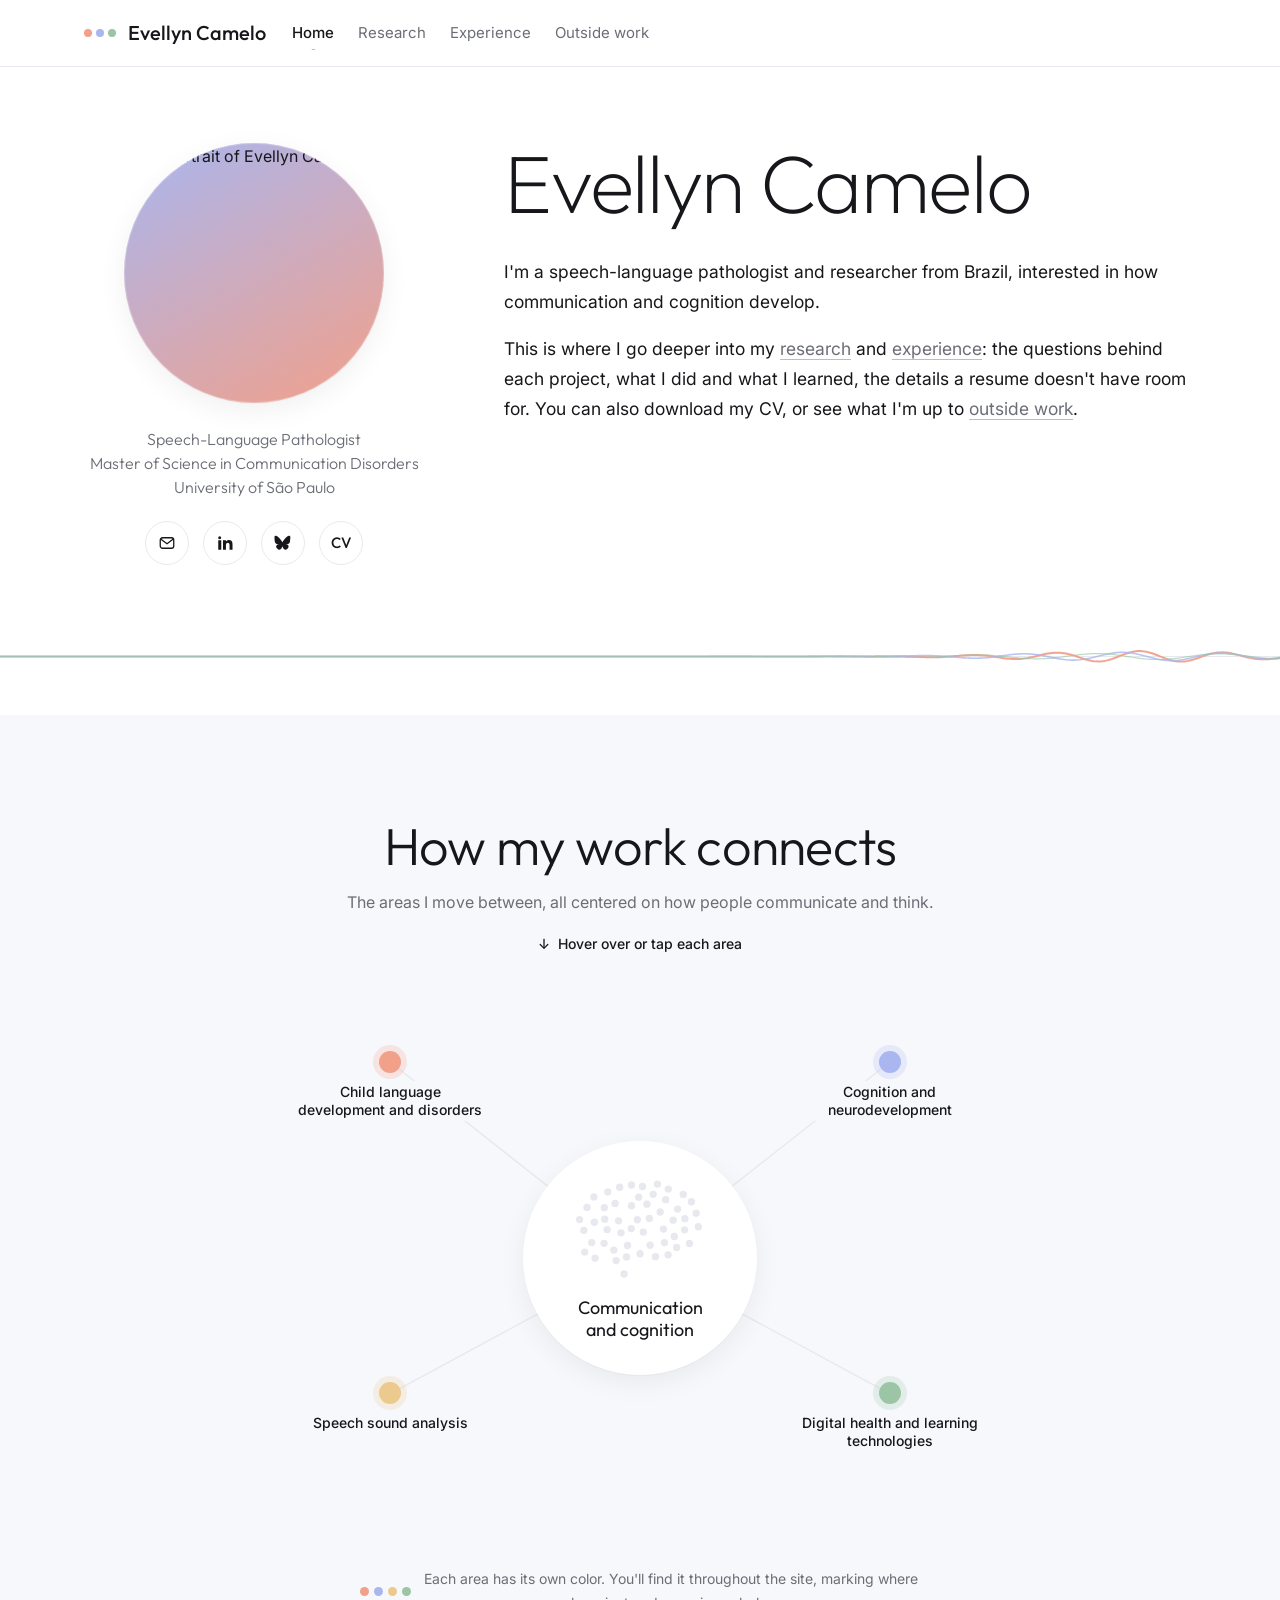
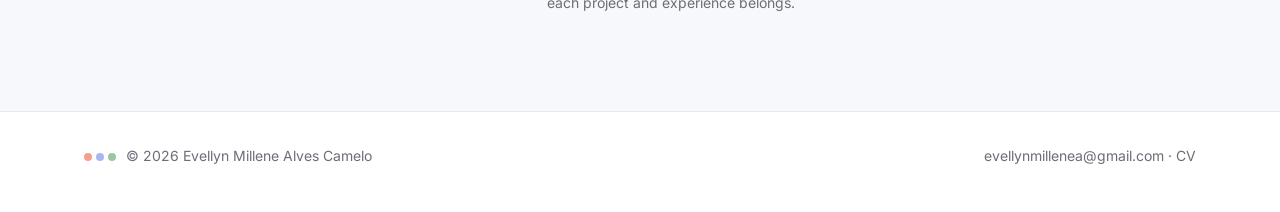
==== index.html @ 353ca4a6 "Add files via upload" ====
<!doctype html>
<html lang="en">
<head>
<meta charset="utf-8">
<meta name="viewport" content="width=device-width, initial-scale=1">
<title>Evellyn Camelo</title>
<meta name="description" content="Evellyn Camelo, speech-language pathologist and researcher interested in how communication and cognition develop.">
<link rel="icon" href="data:image/svg+xml,%3Csvg xmlns='http://www.w3.org/2000/svg' viewBox='0 0 36 12'%3E%3Ccircle cx='6' cy='6' r='5' fill='%23f2a08a'/%3E%3Ccircle cx='18' cy='6' r='5' fill='%23a9b6f0'/%3E%3Ccircle cx='30' cy='6' r='5' fill='%239cc5a6'/%3E%3C/svg%3E">
<link rel="stylesheet" href="style.css">
</head>
<body>

<header class="nav"><div class="wrap">
  <a class="brand" href="index.html"><span class="dots"><i></i><i></i><i></i></span><span class="full">Evellyn Camelo</span></a>
  <nav class="menu" aria-label="Main"><a href="index.html" aria-current="page">Home</a><a href="research.html">Research</a><a href="experience.html">Experience</a><a href="life.html">Outside work</a></nav>
</div></header>

<main>
<section class="hero">
  <div class="wrap hero-grid">
    <aside class="side">
      <div class="avatar"><img src="images/portrait.jpg" alt="Portrait of Evellyn Camelo"></div>
      <p class="title">Speech-Language Pathologist<br>Master of Science in Communication Disorders<br>University of São Paulo</p>
      <div class="icons">
        <a class="icon round" href="mailto:evellynmillenea@gmail.com" aria-label="Email" title="evellynmillenea@gmail.com"><svg viewBox="0 0 24 24" fill="none" stroke="currentColor" stroke-width="1.7" stroke-linecap="round" stroke-linejoin="round"><rect x="3" y="5" width="18" height="14" rx="3"/><path d="m4 7 8 6 8-6"/></svg></a>
        <a class="icon round" href="https://www.linkedin.com/in/evellyncamelo" target="_blank" rel="noopener" aria-label="LinkedIn" title="LinkedIn"><svg viewBox="0 0 24 24" fill="currentColor"><path d="M6.94 5a2 2 0 1 1-4-.002 2 2 0 0 1 4 .002zM7 8.48H3V21h4V8.48zm6.32 0H9.34V21h3.94v-6.57c0-3.66 4.77-4 4.77 0V21H22v-7.93c0-6.17-7.06-5.94-8.72-2.91l.04-1.68z"/></svg></a>
        <a class="icon round" href="https://bsky.app/profile/evecamelo.bsky.social" target="_blank" rel="noopener" aria-label="Bluesky" title="Bluesky · @evecamelo.bsky.social"><svg viewBox="0 0 24 24" fill="currentColor"><path d="M5.2 3.6C7.6 5.4 10.2 9 11.2 10.9c1-1.9 3.6-5.5 6-7.3 1.7-1.3 4.6-2.3 4.6.9 0 .6-.4 5.3-.6 6.1-.7 2.7-3.4 3.4-5.9 3 4.3.7 5.4 3.2 3 5.6-4.5 4.6-6.5-1.2-7-2.6l-.1-.4-.1.4c-.5 1.4-2.5 7.2-7 2.6-2.4-2.4-1.3-4.9 3-5.6-2.5.4-5.2-.3-5.9-3-.2-.8-.6-5.5-.6-6.1 0-3.2 2.9-2.2 4.6-.9z"/></svg></a>
        <a class="icon round cv-txt" href="https://drive.google.com/file/d/1NlTxBmFnrvFlJdRh1cGKcHb9bQtn8EIs/view?usp=sharing" target="_blank" rel="noopener" aria-label="CV" title="View CV">CV</a>
      </div>
    </aside>
    <div class="main">
      <h1>Evellyn Camelo</h1>
      <div class="bio">
        <p>I'm a speech-language pathologist and researcher from Brazil, interested in how communication and cognition develop.</p>
        <p>This is where I go deeper into my <a href="research.html">research</a> and <a href="experience.html">experience</a>: the questions behind each project, what I did and what I learned, the details a resume doesn't have room for. You can also download my CV, or see what I'm up to <a href="life.html">outside work</a>.</p>
      </div>
    </div>
  </div>
  <canvas id="voice" aria-hidden="true"></canvas>
</section>

<section class="band">
  <div class="wrap">
    <div class="map-head reveal">
      <h2>How my work connects</h2>
      <p>The areas I move between, all centered on how people communicate and think.</p>
      <span class="cue"><span class="hand">↓</span> Hover over or tap each area</span>
    </div>
    <div class="map reveal" id="map">
      <svg id="spokes" aria-hidden="true"></svg>
      <div class="core"><div>Communication<br>and cognition</div></div>
    </div>
    <p class="map-note reveal"><span class="area-dots"><i style="background:var(--salmon)"></i><i style="background:var(--peri)"></i><i style="background:var(--sand)"></i><i style="background:var(--sage)"></i></span>Each area has its own color. You'll find it throughout the site, marking where each project and experience belongs.</p>
  </div>
</section>
</main>

<footer><div class="wrap">
  <span><span class="dots" style="margin-right:10px"><i></i><i></i><i></i></span>© 2026 Evellyn Millene Alves Camelo</span>
  <span><a href="mailto:evellynmillenea@gmail.com">evellynmillenea@gmail.com</a> · <a href="https://drive.google.com/file/d/1NlTxBmFnrvFlJdRh1cGKcHb9bQtn8EIs/view?usp=sharing" target="_blank" rel="noopener">CV</a></span>
</div></footer>

<script src="main.js"></script>
</body>
</html>
---- style.css ----
@import url("https://fonts.googleapis.com/css2?family=Outfit:wght@200;300;400;500;600&family=Inter:wght@400;500;600&display=swap");

/* ---------- tokens ---------- */
:root{
  --bg:#ffffff; --bg2:#f7f8fb; --surface:#ffffff; --text:#16171a; --muted:#6b6e76; --line:#e8e9ee;
  --salmon:#f2a08a; --peri:#a9b6f0; --sage:#9cc5a6; --sand:#ecc98d;
  --accent:#5f72d6;
  --shadow:0 1px 2px rgba(20,22,30,.04), 0 8px 28px rgba(20,22,30,.06);
  color-scheme:light;
}

*{box-sizing:border-box}
html{scroll-behavior:smooth}
body{margin:0; background:var(--bg); color:var(--text); font:16px/1.7 Inter,system-ui,sans-serif; -webkit-font-smoothing:antialiased; transition:background .3s, color .3s}
a{color:inherit}
p a, .inline a{color:var(--accent); text-decoration:none; border-bottom:1px solid color-mix(in srgb,var(--accent) 35%,transparent); transition:border-color .2s}
p a:hover, .inline a:hover{border-bottom-color:var(--accent)}
img{display:block; max-width:100%}
h1,h2,h3{font-family:Outfit,Inter,sans-serif; letter-spacing:-.015em; line-height:1.12; margin:0}
.wrap{max-width:1160px; margin:0 auto; padding:0 24px}

/* ---------- dots ---------- */
.dots{display:inline-flex; gap:4px}
.dots i{width:8px; height:8px; border-radius:50%; display:block}
.dots i:nth-child(1){background:var(--salmon)} .dots i:nth-child(2){background:var(--peri)} .dots i:nth-child(3){background:var(--sage)}

/* ---------- nav ---------- */
.nav{position:sticky; top:env(safe-area-inset-top,0px); z-index:20; background:color-mix(in srgb,var(--bg) 80%,transparent); backdrop-filter:saturate(180%) blur(16px); -webkit-backdrop-filter:saturate(180%) blur(16px); border-bottom:1px solid var(--line)}
.nav .wrap{display:flex; align-items:center; gap:26px; height:66px}
.brand{display:flex; align-items:center; gap:12px; text-decoration:none; font-family:Outfit,sans-serif; font-size:20px; font-weight:500; white-space:nowrap}
.menu{display:flex; gap:24px; margin-right:auto; overflow-x:auto; scrollbar-width:none}
.menu::-webkit-scrollbar{display:none}
.menu a{font-size:15px; color:var(--muted); text-decoration:none; white-space:nowrap; position:relative; padding:4px 0; transition:color .2s}
.menu a:hover{color:var(--text)}
.menu a[aria-current="page"]{color:var(--text); font-weight:500}
.menu a[aria-current="page"]::after{content:""; position:absolute; left:50%; bottom:-4px; width:5px; height:5px; margin-left:-2.5px; border-radius:50%; background:var(--salmon)}

/* ---------- home hero ---------- */
.hero{position:relative}
.hero-grid{display:grid; grid-template-columns:340px 1fr; gap:80px; padding:76px 24px 150px; align-items:start}
.side{text-align:center; position:sticky; top:100px}
.avatar{width:260px; height:260px; border-radius:50%; margin:0 auto 24px; overflow:hidden; position:relative; background:linear-gradient(150deg,var(--peri),var(--salmon)); box-shadow:var(--shadow)}
.avatar img{width:100%; height:100%; object-fit:cover; object-position:50% 30%; transition:transform .6s cubic-bezier(.2,.8,.2,1)}
.avatar:hover img{transform:scale(1.04)}
.avatar::after{content:""; position:absolute; inset:0; border-radius:50%; box-shadow:inset 0 0 0 1px rgba(255,255,255,.25)}
.side .title{font-family:Outfit,sans-serif; font-weight:300; font-size:16px; color:var(--muted); line-height:1.5; margin:0}
.icons{display:flex; justify-content:center; gap:14px; margin-top:22px}
.icon{display:inline-flex; align-items:center; gap:8px; height:44px; padding:0 16px; border-radius:999px; border:1px solid var(--line); background:var(--surface); text-decoration:none; font-family:Outfit,sans-serif; font-weight:500; font-size:15px; transition:transform .25s, border-color .25s, background .25s}
.icon:hover{transform:translateY(-2px); border-color:var(--text)}
.icon svg{width:18px; height:18px}
.icon.round{width:44px; padding:0; justify-content:center}
.icon.cv-txt{font-family:Outfit,Inter,sans-serif; font-size:15px; font-weight:500; letter-spacing:0}

.main h1{font-size:clamp(46px,6.4vw,84px); font-weight:200; margin:-6px 0 28px}
.bio a{color:var(--muted); border-bottom-color:color-mix(in srgb,var(--muted) 45%,transparent)}
.bio a:hover{color:var(--text); border-bottom-color:var(--text)}
.bio p{font-size:17.5px; margin:0 0 18px; max-width:720px}
.edu{margin-top:44px}
.h-sm{font-family:Outfit,sans-serif; font-weight:400; font-size:26px; margin:0 0 16px}
.edu ul{list-style:none; padding:0; margin:0}
.edu li{display:grid; grid-template-columns:36px 1fr; gap:6px; padding:10px 0}
.edu li svg{width:22px; height:22px; margin-top:3px; color:var(--muted)}
.edu b{font-weight:500; display:block}
.edu span{font-size:14px; color:var(--muted)}
#voice{position:absolute; left:0; right:0; bottom:0; width:100%; height:130px; pointer-events:none}

/* ---------- map ---------- */
.band{background:var(--bg2); padding:88px 0 96px}
.map-head{text-align:center; max-width:640px; margin:0 auto 20px}
.map-head h2{font-weight:300; font-size:clamp(34px,4.4vw,52px); margin:14px 0 14px}
.map-head p{color:var(--muted); margin:0}
.cue{display:inline-flex; gap:8px; align-items:center; font-size:14px; font-weight:500; color:var(--text); margin-top:16px}
.hand{display:inline-block; animation:nudge 1.6s ease-in-out infinite}
@keyframes nudge{0%,100%{transform:translateY(0)}50%{transform:translateY(4px)}}
.map{position:relative; max-width:780px; margin:0 auto; aspect-ratio:1/0.72}
.map svg#spokes{position:absolute; inset:0; width:100%; height:100%; overflow:visible}
.spoke{stroke:var(--line); stroke-width:1.5; transition:stroke .3s, stroke-width .3s}
.spoke.on{stroke:var(--c); stroke-width:2.5}
.core{position:absolute; left:50%; top:50%; transform:translate(-50%,-50%); width:30%; aspect-ratio:1; border-radius:50%; background:var(--surface); box-shadow:var(--shadow); display:grid; place-items:center; text-align:center; padding:14px; font-family:Outfit,sans-serif; font-size:clamp(13px,1.5vw,18px); line-height:1.2}
.core > div{width:100%}
.core-brain{display:block; width:74%; margin:0 auto 8px; overflow:visible}
.core-brain circle{fill:var(--line); transition:fill .5s ease}
.node{position:absolute; transform:translate(-50%,-17px); display:flex; flex-direction:column; align-items:center; gap:8px; background:none; border:0; padding:6px; cursor:pointer; color:var(--text); font:500 14px/1.3 Inter,sans-serif; text-align:center; width:210px; z-index:2}
.node .b{width:22px; height:22px; border-radius:50%; background:var(--c); box-shadow:0 0 0 6px color-mix(in srgb,var(--c) 22%,transparent); transition:transform .35s cubic-bezier(.34,1.56,.64,1), box-shadow .35s; animation:invite 2.4s ease-in-out 3}
@keyframes invite{0%,100%{box-shadow:0 0 0 6px color-mix(in srgb,var(--c) 22%,transparent)}50%{box-shadow:0 0 0 14px color-mix(in srgb,var(--c) 12%,transparent)}}
.node:hover .b,.node.on .b,.node:focus-visible .b{transform:scale(1.35); box-shadow:0 0 0 12px color-mix(in srgb,var(--c) 25%,transparent)}
.node:focus-visible{outline:none}
.node .name{background:var(--bg2); padding:2px 6px; border-radius:6px}
.kw{display:flex; flex-wrap:wrap; justify-content:center; gap:5px; max-height:0; opacity:0; overflow:hidden; transform:translateY(-4px); transition:max-height .4s ease, opacity .3s ease, transform .3s ease}
.node.on .kw{max-height:90px; opacity:1; transform:none}
.kw span{font-size:11.5px; font-weight:500; padding:3px 9px; border-radius:999px; background:var(--surface); border:1px solid color-mix(in srgb,var(--c) 60%,var(--line)); white-space:nowrap}

/* ---------- inner pages: title left, content right (Manning layout) ---------- */
.page-head{padding-block:72px 40px}
.page-head h1{font-weight:200; font-size:clamp(46px,6vw,76px)}
.page-head p{color:var(--muted); max-width:640px; margin:16px 0 0; font-size:17px}
.row{padding:56px 0}
.row:nth-of-type(even){background:var(--bg2)}
.row .wrap{display:grid; grid-template-columns:300px 1fr; gap:64px}
.row h2{font-weight:300; font-size:32px; position:sticky; top:100px; align-self:start}
.row h2 small{display:block; font-family:Inter,sans-serif; font-size:13px; color:var(--muted); font-weight:400; margin-top:10px; letter-spacing:0}

.item{padding:0 0 30px}
.item + .item{padding-top:4px}
.item h3{font-weight:500; font-size:21px; line-height:1.3; margin-bottom:6px}
.item .meta{color:var(--muted); font-size:15px; margin:0}
.item .meta b{color:var(--text); font-weight:600}
.item ul{margin:10px 0 0; padding-left:18px; color:var(--text); font-size:15.5px}
.item li{margin:5px 0}
.item li::marker{color:var(--c, var(--peri))}
.when{font-size:13px; font-weight:600; letter-spacing:.06em; text-transform:uppercase; color:var(--muted); display:flex; align-items:center; gap:8px; margin-bottom:6px}
.when::before{content:""; width:8px; height:8px; border-radius:50%; background:var(--c, var(--peri))}

.btns{display:flex; flex-wrap:wrap; gap:8px; margin-top:12px}
.btn{display:inline-flex; align-items:center; gap:6px; font-size:14px; font-weight:500; padding:9px 16px; border-radius:999px; border:1px solid var(--line); color:var(--text); text-decoration:none; background:var(--surface); cursor:pointer; font-family:inherit; transition:transform .25s, border-color .25s}
.btn:hover{transform:translateY(-2px); border-color:var(--text)}
.btn span{color:var(--muted); font-size:12px}
.btn.status{border-color:var(--c); color:var(--text); background:color-mix(in srgb,var(--c) 25%,transparent); cursor:default}
.btn.status:hover{background:color-mix(in srgb,var(--c) 25%,transparent); color:var(--text)}
details.more-list summary{cursor:pointer; color:var(--accent); font-weight:500; list-style:none; padding:6px 0}
details.more-list summary::-webkit-details-marker{display:none}
details.more-list summary::after{content:" +"}
details.more-list[open] summary::after{content:" −"}
.compact .item h3{font-size:17px}
.compact .item{padding-bottom:20px}

/* ---------- beyond the lab ---------- */
.shelf{display:grid; grid-template-columns:repeat(4,1fr); gap:18px}
.film{border-radius:14px; overflow:hidden; background:var(--surface); box-shadow:var(--shadow); transition:transform .35s cubic-bezier(.2,.8,.2,1)}
.film:hover{transform:translateY(-6px) rotate(-1deg)}
.poster{aspect-ratio:2/3; background:linear-gradient(160deg,color-mix(in srgb,var(--c) 70%,var(--bg)),color-mix(in srgb,var(--c) 25%,var(--bg))); display:grid; place-items:center; padding:14px; text-align:center; font-family:Outfit,sans-serif; font-size:18px; font-weight:400}
.poster img{width:100%; height:100%; object-fit:cover}
.film .cap{padding:10px 12px 12px; font-size:13px; color:var(--muted)}
.stars{color:var(--salmon); letter-spacing:2px; font-size:12px}
.books{list-style:none; padding:0; margin:0}
.books li{display:grid; grid-template-columns:28px 1fr auto; gap:12px; align-items:center; padding:14px 0; border-bottom:1px solid var(--line)}
.books li::before{content:""; width:10px; height:10px; border-radius:50%; background:var(--c)}
.books .cover{position:relative; display:block; width:52px; aspect-ratio:2/3; border-radius:4px; overflow:hidden; box-shadow:0 1px 2px rgba(20,22,30,.08), 0 4px 12px rgba(20,22,30,.10); transition:transform .3s cubic-bezier(.2,.8,.2,1); background:linear-gradient(160deg,color-mix(in srgb,var(--c) 70%,#fff),color-mix(in srgb,var(--c) 35%,#fff))}
.books li:hover .cover{transform:translateY(-3px) rotate(-2deg)}
.cover img{position:absolute; inset:0; width:100%; height:100%; object-fit:cover}
.cover-ph{position:absolute; inset:0; display:flex; align-items:center; justify-content:center; text-align:center; padding:4px; font-family:Outfit,sans-serif; font-size:7.5px; line-height:1.15; color:var(--text)}
.books b{font-weight:500; font-size:17px}
.books span{color:var(--muted); font-size:14px}
.gallery{display:grid; grid-template-columns:repeat(3,1fr); grid-auto-rows:220px; gap:12px}
.gallery figure{margin:0; border-radius:16px; overflow:hidden; position:relative; background:linear-gradient(150deg,color-mix(in srgb,var(--peri) 45%,var(--bg)),color-mix(in srgb,var(--sage) 40%,var(--bg)))}
.gallery figure.big{grid-row:span 2}
.gallery img{width:100%; height:100%; object-fit:cover; transition:transform .6s}
.gallery figure:hover img{transform:scale(1.05)}
.gallery figcaption{position:absolute; left:10px; bottom:10px; font-size:12.5px; background:rgba(0,0,0,.55); color:#fff; padding:4px 10px; border-radius:999px}
.todo{background:color-mix(in srgb,var(--sand) 45%,transparent); border-radius:4px; padding:0 4px}

/* ---------- gallery (Notion-style) ---------- */
.row.stack .wrap{grid-template-columns:1fr; gap:24px}
.row.stack h2{position:static}
.row.stack h2 small{display:inline; margin-left:12px}
.gallery-grid{display:grid; grid-template-columns:repeat(auto-fill,minmax(250px,1fr)); gap:16px}
.g-card{position:relative; display:flex; flex-direction:column; gap:8px; background:var(--surface); border:1px solid var(--line); border-radius:20px; padding:20px 22px 18px; text-decoration:none; color:var(--text); transition:transform .35s cubic-bezier(.2,.8,.2,1), box-shadow .35s, border-color .35s}
.g-card:hover{transform:translateY(-4px); box-shadow:var(--shadow); border-color:transparent}
.g-card{overflow:hidden}
.g-cover{flex:none; height:64px; margin:-20px -22px 8px; background:color-mix(in srgb, var(--c) 18%, #fff); overflow:hidden}
.g-cover svg{display:block; width:100%; height:100%; fill:var(--c); transition:transform .6s cubic-bezier(.2,.8,.2,1)}
.g-card:hover .g-cover svg{transform:scale(1.06)}
.g-top{display:flex; align-items:center; justify-content:space-between; gap:10px; margin-bottom:6px}
.g-period{font-size:12.5px; color:var(--muted); font-variant-numeric:tabular-nums}
.g-card h3{font-family:Outfit,sans-serif; font-weight:400; font-size:18px; line-height:1.3; letter-spacing:-.01em}
.g-card p{margin:0; font-size:13.5px; color:var(--muted); line-height:1.6; flex:1; display:-webkit-box; -webkit-line-clamp:3; -webkit-box-orient:vertical; overflow:hidden}
.g-more{font-size:13px; font-weight:500; color:var(--muted); margin-top:8px; display:inline-flex; gap:6px; transition:color .25s}
.g-more i{font-style:normal; transition:transform .3s}
.g-card:hover .g-more{color:var(--text)}
.g-card:hover .g-more i{transform:translateX(4px)}
.g-label{font-size:11px; font-weight:600; letter-spacing:.08em; text-transform:uppercase; color:var(--muted)}
.g-dot{width:10px; height:10px; border-radius:50%; background:var(--c); box-shadow:0 0 0 4px color-mix(in srgb,var(--c) 22%,transparent)}
.sub-h{font-family:Inter,sans-serif; font-weight:600; font-size:12.5px; letter-spacing:.1em; text-transform:uppercase; color:var(--muted); margin:0 0 14px; display:flex; align-items:center; gap:10px}
.sub-h::after{content:""; flex:1; height:1px; background:var(--line)}
.sub-h + .gallery-grid{margin-bottom:40px}
.gallery-grid:last-child{margin-bottom:0}
.g-empty{border:1.5px dashed var(--line); border-radius:14px; padding:22px; font-size:14px; color:var(--muted)}
.sub-note{color:var(--muted); font-size:14.5px; margin:-8px 0 16px; max-width:640px}

/* ---------- detail page ---------- */
.d-wrap{max-width:820px; padding-block:56px 72px}
.back{display:inline-block; font-size:14px; color:var(--muted); text-decoration:none; margin-bottom:26px}
.back:hover{color:var(--text)}
.d-wrap h1{font-weight:300; font-size:clamp(32px,4.4vw,48px); text-wrap:balance; margin:4px 0 24px}
.props{display:grid; grid-template-columns:120px 1fr; gap:10px 16px; margin:0 0 20px; padding:18px 0; border-block:1px solid var(--line); font-size:15px}
.props dt{color:var(--muted)} .props dd{margin:0}
.d-sec{margin-top:36px}
.d-sec h2{font-weight:400; font-size:24px; margin-bottom:10px}
.d-sec p{margin:0 0 12px; font-size:16.5px}
.d-sec ul{margin:0; padding-left:20px; font-size:16.5px} .d-sec li{margin:6px 0}
.pager{display:grid; grid-template-columns:1fr 1fr; gap:16px; margin-top:56px; padding-top:24px; border-top:1px solid var(--line)}
.pager a{text-decoration:none; font-family:Outfit,sans-serif; font-size:16px; line-height:1.35}
.pager a:hover{color:var(--accent)}
.pager small{display:block; font-family:Inter,sans-serif; font-size:12px; color:var(--muted); text-transform:uppercase; letter-spacing:.08em; margin-bottom:4px}
.pager .nx{text-align:right}

/* ---------- color key ---------- */
.legend{display:flex; flex-wrap:wrap; gap:8px 20px; margin-top:22px; padding-top:16px; border-top:1px solid var(--line); max-width:1000px}
.legend span{display:inline-flex; align-items:center; gap:8px; font-size:13px; color:var(--muted)}
.legend i{width:10px; height:10px; border-radius:50%; display:block; flex:none}
.map-note{display:flex; align-items:center; justify-content:center; gap:10px; text-align:center; color:var(--muted); font-size:14px; max-width:560px; margin:28px auto 0}
.area-dots{display:inline-flex; gap:5px; flex:none}
.area-dots i{width:9px; height:9px; border-radius:50%; display:block}

/* area label on the card dot */
.g-dot{position:relative; flex:none}
.g-dot::before{content:""; position:absolute; inset:-8px}
.g-dot::after{content:attr(data-area); position:absolute; left:-8px; bottom:calc(100% + 10px); width:max-content; max-width:170px; white-space:normal; line-height:1.35;
  background:var(--text); color:var(--bg); font-size:11.5px; font-weight:500; padding:5px 9px; border-radius:7px; box-shadow:var(--shadow);
  opacity:0; transform:translateY(4px); pointer-events:none; transition:opacity .2s ease, transform .2s ease; z-index:5}
.g-dot:hover::after{opacity:1; transform:none}

/* ---------- lists inside gallery sections ---------- */
.list-block{max-width:860px; margin-bottom:40px}
.list-block .item h3{font-size:17px}
.list-block .item{padding-bottom:20px}
.item .desc{margin:8px 0 0; font-size:15.5px}

/* ---------- film rows (compact, Letterboxd-style) ---------- */
.film-row{margin-bottom:30px}
.film-row:last-child{margin-bottom:0}
.film-row .sub-note{margin:-6px 0 12px}
.films{display:grid; grid-template-columns:repeat(4,1fr); gap:14px; max-width:520px}
.films .film{margin:0; background:none; box-shadow:none; border-radius:0; overflow:visible}
.films .film:hover{transform:none}
.film img{width:100%; aspect-ratio:2/3; object-fit:cover; display:block; border-radius:6px; box-shadow:0 1px 2px rgba(20,22,30,.08), 0 6px 16px rgba(20,22,30,.12); transition:transform .3s cubic-bezier(.2,.8,.2,1), box-shadow .3s}
.film:hover img{transform:translateY(-4px); box-shadow:0 2px 4px rgba(20,22,30,.1), 0 12px 24px rgba(20,22,30,.18)}
.film figcaption{display:flex; align-items:center; justify-content:space-between; gap:4px; padding-top:7px}
.film .stars{color:#00b020; font-size:11px; letter-spacing:.5px; line-height:1}
.film .heart svg{width:12px; height:12px; fill:#ff8000; display:block}
h2 small .lb{margin-top:12px}
.lb{display:inline-flex; align-items:center; gap:8px; margin-top:10px; font-size:13px; font-weight:500; text-decoration:none; color:var(--text); border:1px solid var(--line); padding:6px 12px; border-radius:999px; background:var(--surface)}
.lb:hover{border-color:var(--text)}
.lb .dots i{width:7px; height:7px}

/* ---------- detail page extras ---------- */
.skills{display:flex; flex-wrap:wrap; gap:8px}
.skills span{font-size:13.5px; font-weight:500; padding:6px 12px; border-radius:999px; background:var(--bg2); border:1px solid var(--line)}
.d-sec.abstract{background:var(--bg2); border-radius:14px; padding:20px 24px}
.d-sec.abstract h2{font-size:15px; font-family:Inter,sans-serif; font-weight:600; letter-spacing:.06em; text-transform:uppercase; color:var(--muted)}
.d-sec.abstract p{font-size:15px; line-height:1.7}
.d-photos{display:grid; grid-template-columns:1fr 1fr; gap:16px; align-items:start}
.d-photos.one{grid-template-columns:minmax(0,560px)}
.d-photos figure{margin:0}
.d-photos img{width:100%; border-radius:12px; box-shadow:var(--shadow)}
.d-photos figcaption{font-size:13px; color:var(--muted); margin-top:8px}
@media (max-width:620px){ .d-photos{grid-template-columns:1fr} }

/* related internal links */
.rels{display:grid; gap:10px}
.rel{display:grid; grid-template-columns:1fr auto; align-items:center; gap:2px 16px; padding:14px 18px; border:1px solid var(--line); border-radius:14px; text-decoration:none; color:var(--text); background:var(--surface); transition:border-color .25s, transform .25s}
.rel:hover{border-color:var(--text); transform:translateX(3px)}
.rel small{grid-column:1; font-size:11.5px; font-weight:600; letter-spacing:.08em; text-transform:uppercase; color:var(--muted)}
.rel span{grid-column:1; font-family:Outfit,sans-serif; font-size:16.5px; line-height:1.35}
.rel i{grid-column:2; grid-row:1 / span 2; font-style:normal; color:var(--muted)}
.rel.inline{display:inline-grid; margin-top:12px; padding:9px 16px; border-radius:999px}
.rel.inline span{font-family:Inter,sans-serif; font-size:14px; font-weight:500}
/* justified text inside detail pages */
.d-sec p, .d-sec li{text-align:justify; hyphens:auto; -webkit-hyphens:auto}

/* ---------- personal page ---------- */
.about-me p{font-size:17.5px; max-width:680px; margin:0 0 16px}

/* ---------- footer ---------- */
footer{border-top:1px solid var(--line); padding:32px 0 44px}
footer .wrap{display:flex; justify-content:space-between; align-items:center; gap:16px; flex-wrap:wrap; font-size:14px; color:var(--muted)}
footer a{text-decoration:none} footer a:hover{color:var(--text)}

/* ---------- reveal ---------- */
.js .reveal{opacity:0; transform:translateY(18px); transition:opacity .8s ease, transform .8s ease}
.js .reveal.in{opacity:1; transform:none}
@media (prefers-reduced-motion: reduce){ .reveal{opacity:1; transform:none} *{animation:none!important; transition:none!important} }

/* ---------- responsive ---------- */
@media (max-width:960px){
  .hero-grid{grid-template-columns:1fr; gap:36px; padding:44px 24px 120px}
  .side{position:static}
  .avatar{width:200px; height:200px}
  .main h1{text-align:center}
  .row .wrap{grid-template-columns:1fr; gap:20px}
  .row h2{position:static}
  .shelf{grid-template-columns:repeat(3,1fr)}
}
@media (max-width:620px){
  .nav .wrap{gap:16px}
  .brand span.full{display:none}
  .menu{gap:16px}
  .menu a{font-size:14px}
  .band{padding:64px 0}
  .map{aspect-ratio:1/0.95}
  .core{width:36%; font-size:11px; padding:6px}
  .node{width:120px; font-size:11.5px; transform:translate(-50%,-14px)}
  .node .b{width:16px; height:16px}
  .kw span{font-size:10px; padding:2px 7px}
  .shelf{grid-template-columns:repeat(2,1fr)}
  .films{gap:10px}
  .film .stars{font-size:9px; letter-spacing:0}
  .props{grid-template-columns:1fr; gap:2px}
  .props dd{margin-bottom:10px}
  .pager{grid-template-columns:1fr}
  .pager .nx{text-align:left}
  .gallery{grid-template-columns:repeat(2,1fr); grid-auto-rows:150px}
  .row{padding:44px 0}
}

/* ---------- indented list inside a stacked section (lines up with the two-column lists) ---------- */
.indent{padding-left:364px}
@media (max-width:960px){.indent{padding-left:0}}

/* ---------- leadership blocks ---------- */
.lead-grid{display:grid; grid-template-columns:repeat(auto-fit,minmax(260px,1fr)); gap:16px; margin-bottom:40px}
.lead{display:flex; flex-direction:column; gap:6px; padding:22px 24px; border-radius:20px; background:color-mix(in srgb, var(--c) 10%, #fff); border:1px solid color-mix(in srgb, var(--c) 28%, #fff); min-width:0}
.lead .when{margin-bottom:2px}
.lead h3{font-family:Outfit,sans-serif; font-weight:400; font-size:19px; line-height:1.3}
.lead .meta{margin:0; font-size:13.5px; color:var(--muted)}
.lead .desc{margin:6px 0 0; font-size:14.5px}
.lead ul{margin:4px 0 0; padding-left:18px; font-size:14px; color:var(--text)}
.lead li{margin:4px 0}
.lead li::marker{color:var(--c)}
.lead-link{margin-top:auto; padding-top:12px; font-size:13.5px; font-weight:500; color:var(--muted); text-decoration:none; display:inline-flex; gap:6px; align-items:center}
.lead-link i{font-style:normal; transition:transform .25s}
.lead-link:hover{color:var(--text)}
.lead-link:hover i{transform:translateX(4px)}

/* ---------- experience page: section title on the left, content indented on the right ---------- */
.row.exp h2 small{font-size:14.5px; line-height:1.6; max-width:270px; margin-top:14px}
.row.exp .gallery-grid{grid-template-columns:repeat(auto-fill,minmax(240px,1fr))}
.row.exp .list-block{max-width:none}
.row.exp .lead-grid{grid-template-columns:repeat(auto-fit,minmax(240px,1fr))}
.nl-list .item h3{font-size:16.5px}
.nl-link{color:var(--text); text-decoration:none; background-image:linear-gradient(var(--line),var(--line)); background-size:100% 1px; background-repeat:no-repeat; background-position:0 100%; transition:background-image .25s}
.nl-link span{margin-left:6px; color:var(--muted); font-size:.85em}
.nl-link:hover{background-image:linear-gradient(var(--text),var(--text))}
.row.exp .lead-grid{grid-template-columns:1fr}
.row.exp .lead{display:grid; grid-template-columns:minmax(180px,230px) 1fr; gap:10px 28px; align-items:start}
.lead-head,.lead-body{display:flex; flex-direction:column; gap:6px; min-width:0}
.lead-body .desc{margin-top:0}
@media (max-width:700px){.row.exp .lead{grid-template-columns:1fr}}

/* ---------- split sections: section title, then each subtopic with its intro on the left and items on the right ---------- */
.row.split .wrap{display:block}
.row.split h2{position:static; margin-bottom:28px}
.row.split h2 small{max-width:300px}
.subrow{display:grid; grid-template-columns:300px 1fr; gap:64px; padding:28px 0 8px; border-top:1px solid var(--line)}
.subrow:first-child{border-top:0; padding-top:0}
.sub-left{display:flex; flex-direction:column; gap:10px; min-width:0}
.sub-t{font-family:Outfit,sans-serif; font-weight:400; font-size:20px; line-height:1.3; margin:0}
.sub-left .sub-note{margin:0; font-size:14px; line-height:1.6}
.sub-right{min-width:0}
.sub-right .gallery-grid{margin-bottom:28px}
.sub-right .list-block{margin-bottom:20px}
@media (max-width:960px){.subrow{grid-template-columns:1fr; gap:16px}}

/* ---------- photo mosaic (detail pages and galleries) ---------- */
.mosaic{display:grid; grid-template-columns:1fr 1fr; gap:var(--g,14px)}
.mosaic.laid{display:flex; align-items:flex-start}
.m-col{flex:1; min-width:0; display:flex; flex-direction:column; gap:var(--g,14px)}
.mosaic figure{position:relative; margin:0; border-radius:14px; overflow:hidden; background:var(--bg2)}
.mosaic img{display:block; width:100%; height:100%; object-fit:cover; object-position:center 35%; transition:transform .6s cubic-bezier(.2,.8,.2,1)}
.mosaic:not(.laid) img{height:auto}
.mosaic figure:hover img{transform:scale(1.03)}
.mosaic figcaption{position:absolute; left:0; right:0; bottom:0; padding:34px 14px 11px; font-size:12.5px; line-height:1.45; color:#fff; background:linear-gradient(to top, rgba(10,12,20,.72), rgba(10,12,20,0))}
.m-more{display:inline-flex; align-items:center; gap:8px; margin-top:20px; padding:10px 18px; border-radius:999px; border:1px solid var(--line); background:var(--surface); color:var(--text); font:500 14px Inter,sans-serif; cursor:pointer; transition:border-color .25s}
.m-more:hover{border-color:var(--text)}
.m-more i{font-style:normal; color:var(--muted)}
.life-mosaic figure{border-radius:8px}
.life-mosaic figure:hover img{transform:scale(1.06)}

/* ---------- small activity photos that open larger on hover (leadership) ---------- */
.lead-photos{position:relative; display:grid; grid-template-columns:repeat(auto-fill,minmax(46px,1fr)); gap:6px; margin-top:14px; max-width:240px}
.lp{display:block; cursor:zoom-in; border-radius:8px; outline:none}
.lp > img{display:block; width:100%; aspect-ratio:1/1; object-fit:cover; border-radius:8px; transition:transform .25s, box-shadow .25s}
.lp:hover > img, .lp:focus > img{transform:translateY(-2px); box-shadow:0 0 0 2px var(--surface), 0 0 0 4px var(--c)}
.lp .big{position:absolute; left:0; top:calc(100% + 10px); width:320px; max-width:80vw; margin:0; border-radius:14px; overflow:hidden; background:var(--bg2);
  box-shadow:0 22px 60px rgba(20,22,30,.30); opacity:0; transform:translateY(-6px) scale(.96); transform-origin:top left; pointer-events:none; z-index:40;
  transition:opacity .22s, transform .3s cubic-bezier(.2,.8,.2,1)}
.lp .big img{display:block; width:100%; height:auto; max-height:400px; object-fit:cover}
.lp .big figcaption{position:absolute; left:0; right:0; bottom:0; padding:38px 14px 12px; font-size:12.5px; line-height:1.45; color:#fff; background:linear-gradient(to top, rgba(10,12,20,.75), rgba(10,12,20,0))}
.lp:hover .big, .lp:focus .big{opacity:1; transform:none}
.lead:has(.lp:hover), .lead:has(.lp:focus){position:relative; z-index:5}

.gal-secs{display:flex;flex-direction:column;gap:36px}
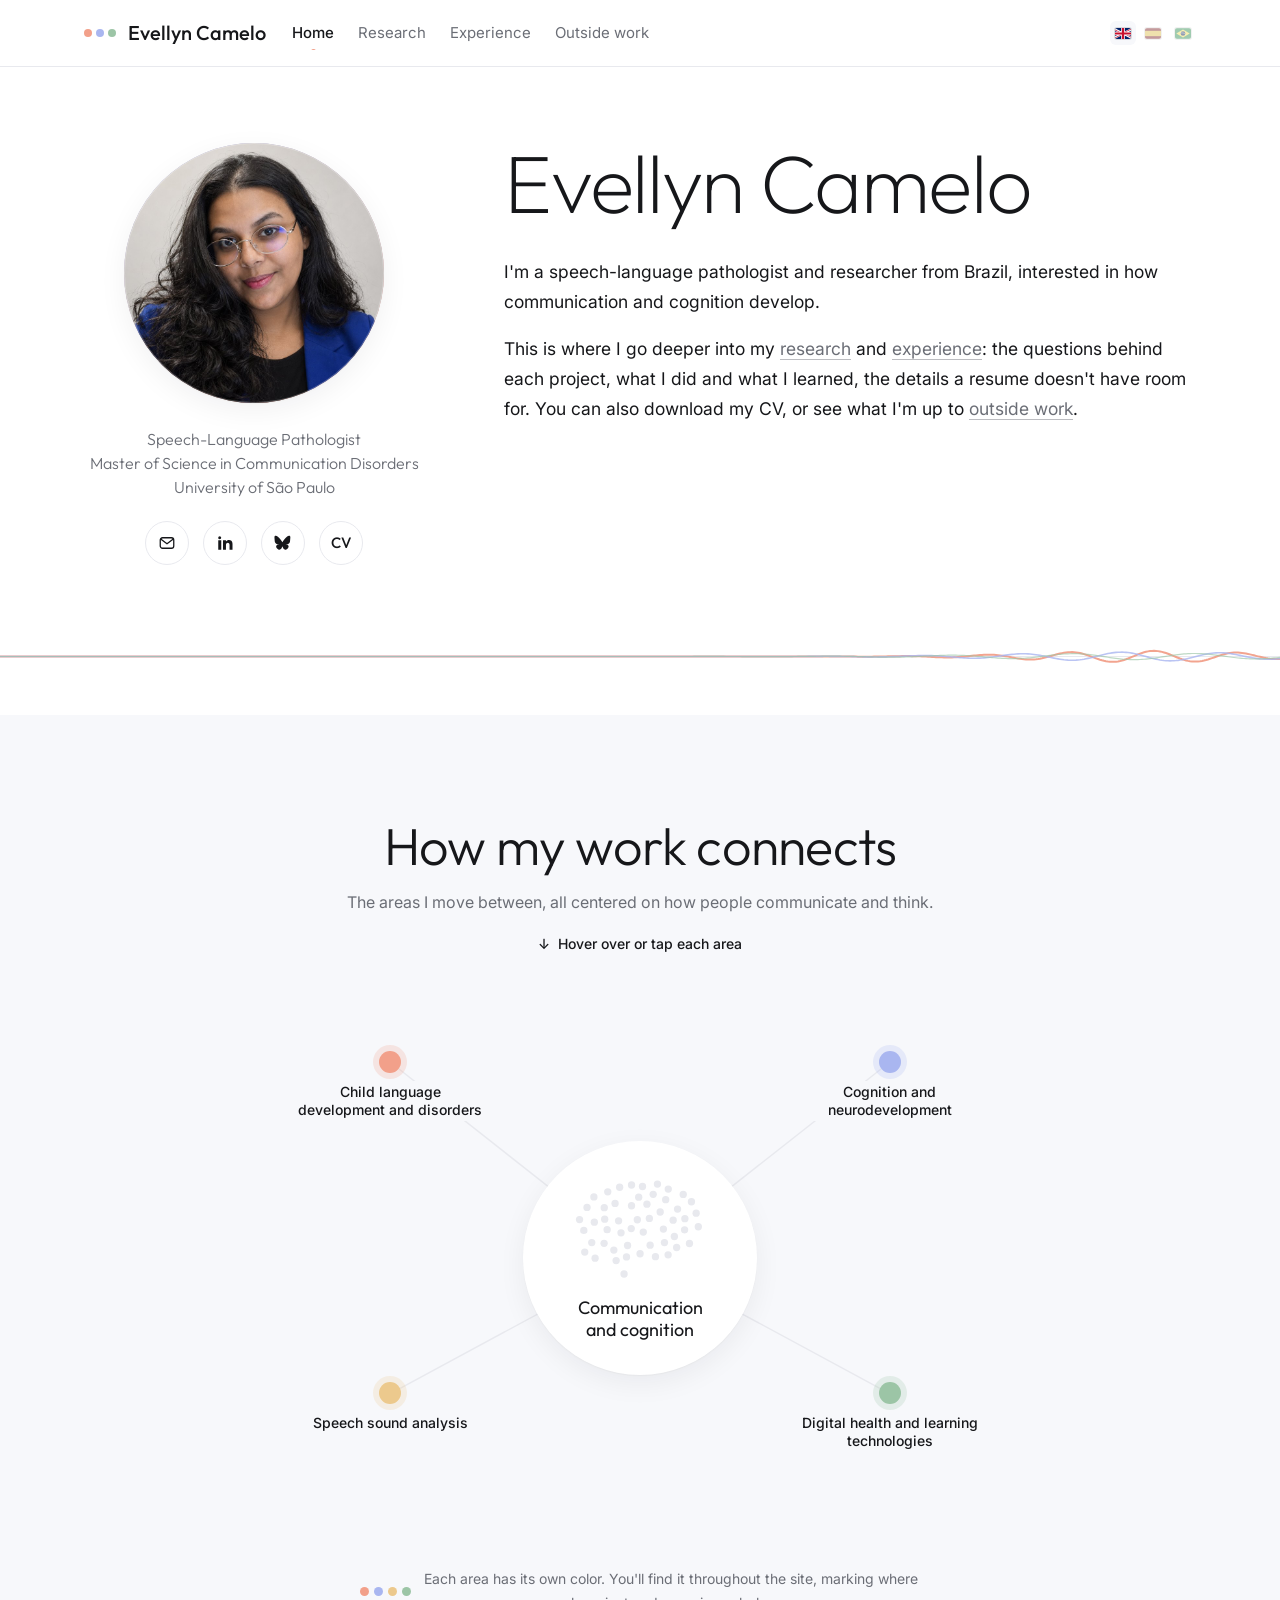
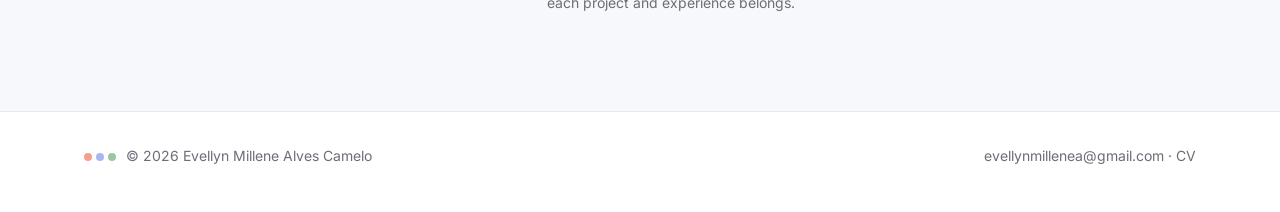
==== commit 0371f74a: "Add language switch (EN / ES / PT) and translated data" ====
--- a/index.html
+++ b/index.html
@@ -6,6 +6,9 @@
 <title>Evellyn Camelo</title>
 <meta name="description" content="Evellyn Camelo, speech-language pathologist and researcher interested in how communication and cognition develop.">
 <link rel="icon" href="data:image/svg+xml,%3Csvg xmlns='http://www.w3.org/2000/svg' viewBox='0 0 36 12'%3E%3Ccircle cx='6' cy='6' r='5' fill='%23f2a08a'/%3E%3Ccircle cx='18' cy='6' r='5' fill='%23a9b6f0'/%3E%3Ccircle cx='30' cy='6' r='5' fill='%239cc5a6'/%3E%3C/svg%3E">
+<link rel="alternate" hreflang="en" href="index.html">
+<link rel="alternate" hreflang="es" href="es/index.html">
+<link rel="alternate" hreflang="pt-BR" href="pt/index.html">
 <link rel="stylesheet" href="style.css">
 </head>
 <body>
@@ -13,6 +16,7 @@
 <header class="nav"><div class="wrap">
   <a class="brand" href="index.html"><span class="dots"><i></i><i></i><i></i></span><span class="full">Evellyn Camelo</span></a>
   <nav class="menu" aria-label="Main"><a href="index.html" aria-current="page">Home</a><a href="research.html">Research</a><a href="experience.html">Experience</a><a href="life.html">Outside work</a></nav>
+  <div class="lang-switch" role="group" aria-label="Language"><span class="flag" aria-current="true" title="English"><svg viewBox="0 0 60 30" preserveAspectRatio="xMidYMid slice" aria-hidden="true"><clipPath id="uk-s"><path d="M0,0v30h60V0z"/></clipPath><clipPath id="uk-t"><path d="M30,15h30v15zv15H0zH0V0zV0h30z"/></clipPath><g clip-path="url(#uk-s)"><path d="M0,0v30h60V0z" fill="#012169"/><path d="M0,0 60,30M60,0 0,30" stroke="#fff" stroke-width="6"/><path d="M0,0 60,30M60,0 0,30" clip-path="url(#uk-t)" stroke="#c8102e" stroke-width="4"/><path d="M30,0v30M0,15h60" stroke="#fff" stroke-width="10"/><path d="M30,0v30M0,15h60" stroke="#c8102e" stroke-width="6"/></g></svg><span class="sr">English</span></span><a class="flag" href="es/index.html" hreflang="es" lang="es" title="Español"><svg viewBox="0 0 30 20" aria-hidden="true"><rect width="30" height="20" fill="#aa151b"/><rect y="5" width="30" height="10" fill="#f1bf00"/></svg><span class="sr">Español</span></a><a class="flag" href="pt/index.html" hreflang="pt-BR" lang="pt-BR" title="Português"><svg viewBox="0 0 30 20" aria-hidden="true"><rect width="30" height="20" fill="#009c3b"/><path d="M15 2.5 27.5 10 15 17.5 2.5 10z" fill="#ffdf00"/><circle cx="15" cy="10" r="4.4" fill="#002776"/><path d="M10.7 9.1c2.9-.6 6.1-.1 8.6 1.5" stroke="#fff" stroke-width=".8" fill="none"/></svg><span class="sr">Português</span></a></div>
 </div></header>
 
 <main>
--- a/style.css
+++ b/style.css
@@ -380,3 +380,12 @@
 .lead:has(.lp:hover), .lead:has(.lp:focus){position:relative; z-index:5}
 
 .gal-secs{display:flex;flex-direction:column;gap:36px}
+
+/* ---------- language switch (flags) ---------- */
+.lang-switch{margin-left:auto; display:inline-flex; align-items:center; gap:4px; flex-shrink:0}
+.lang-switch .flag{display:grid; place-items:center; width:26px; height:24px; border-radius:6px; opacity:.45; filter:saturate(.6); transition:opacity .2s, filter .2s, background .2s}
+.lang-switch .flag svg{width:16px; height:11px; border-radius:2px; box-shadow:0 0 0 1px rgba(0,0,0,.12)}
+.lang-switch a.flag:hover{opacity:.9; filter:none}
+.lang-switch .flag[aria-current]{opacity:1; filter:none; background:var(--bg2)}
+.sr{position:absolute; width:1px; height:1px; overflow:hidden; clip:rect(0 0 0 0); white-space:nowrap}
+@media (max-width:600px){.lang-switch .flag{width:24px; height:22px}.lang-switch .flag svg{width:15px; height:10px}}
